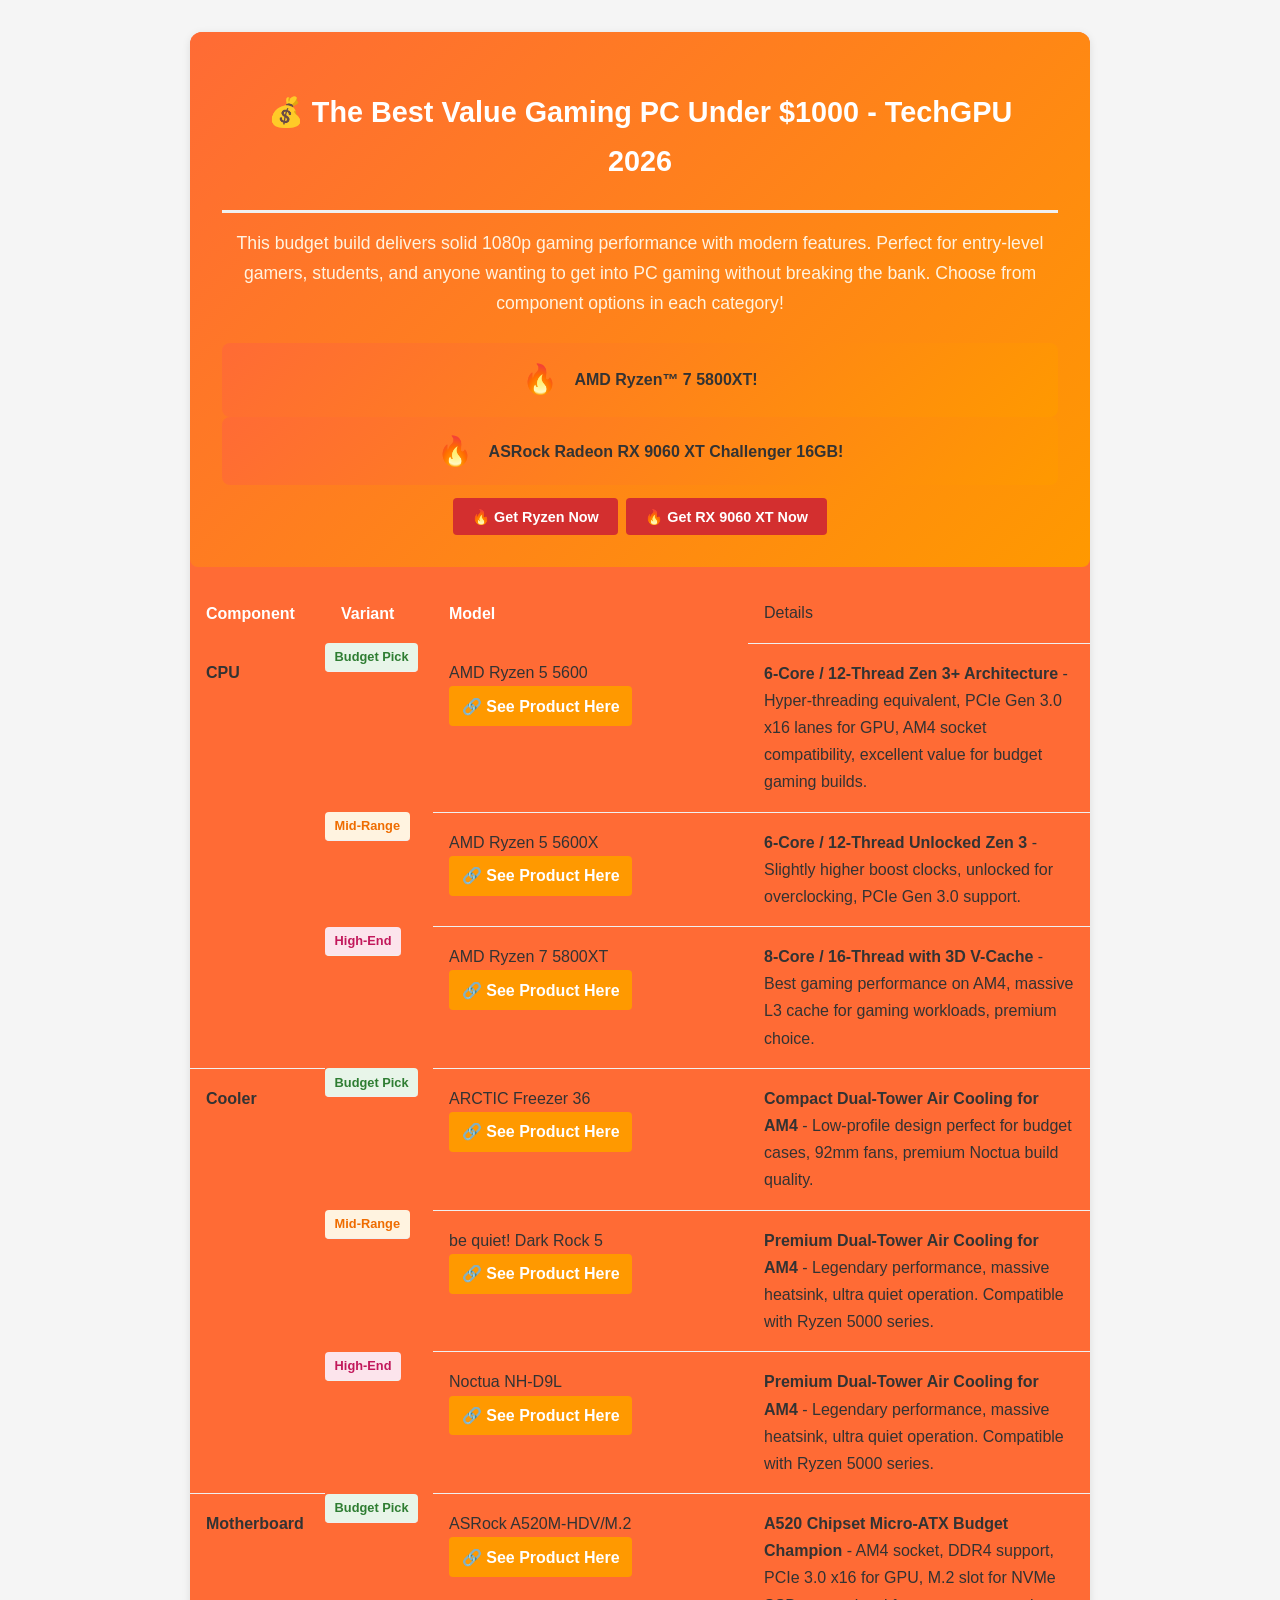
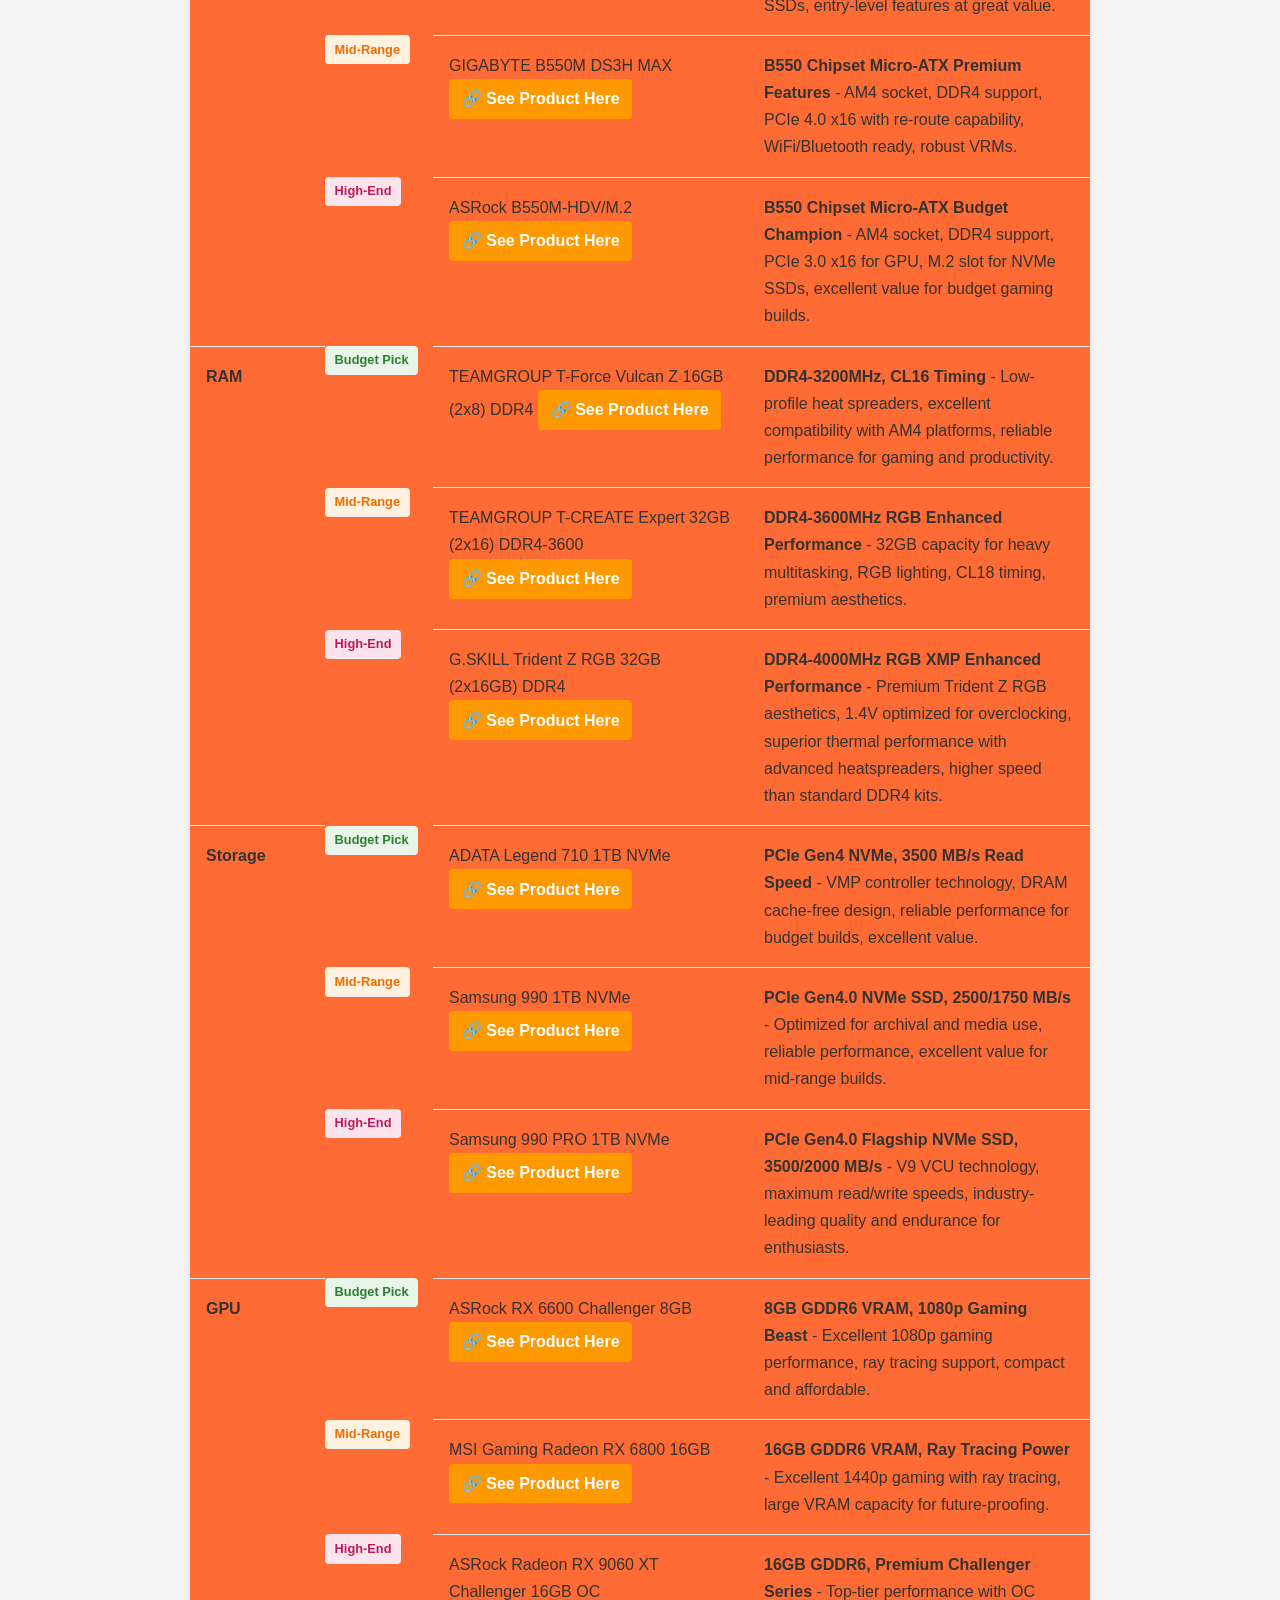
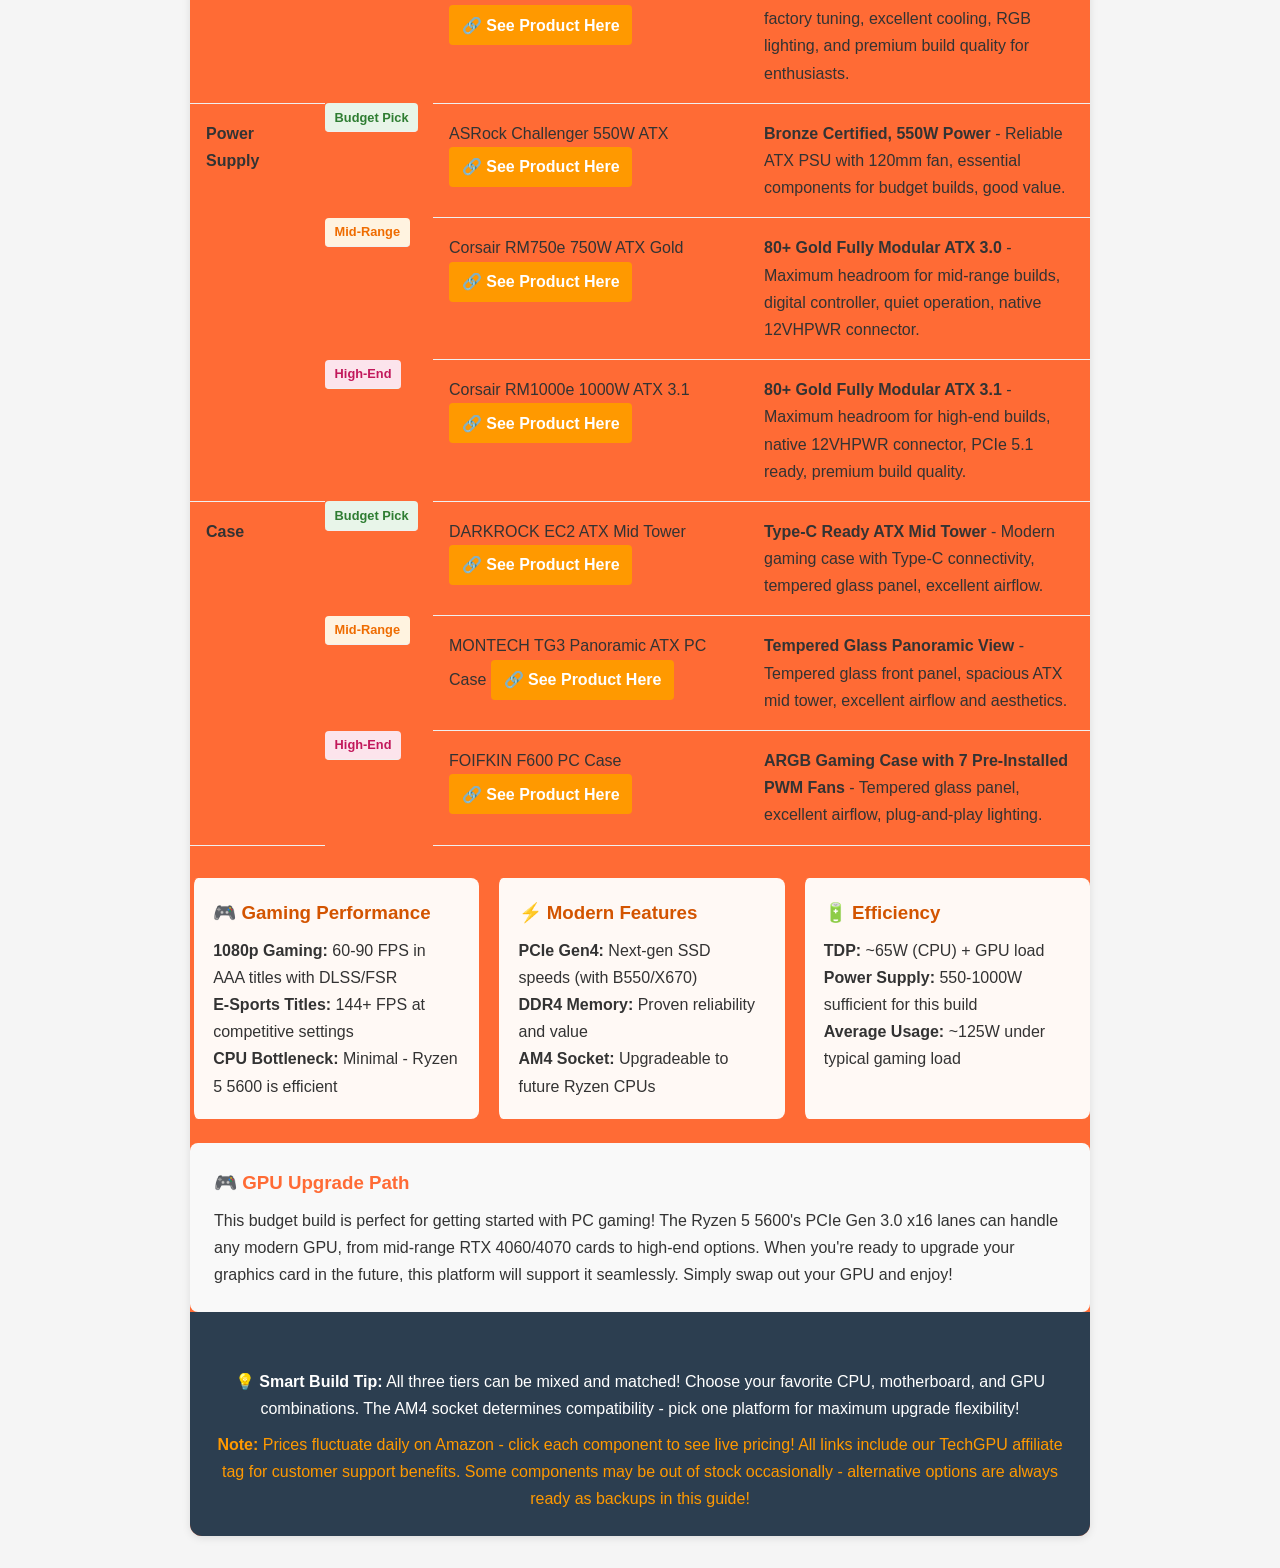
==== Budget_PC_Build_1000_UPDATED.html @ b86d4fe0 "Add files via upload" ====
<!DOCTYPE html>
<html lang="en">
<head>
    <meta charset="UTF-8">
    <meta name="viewport" content="width=device-width, initial-scale=1.0">
    <title>Budget Gaming PC Build 2026 - TechGPU</title>
    <style>
        * { box-sizing: border-box; margin: 0; padding: 0; }
        body { font-family: 'Segoe UI', Arial, sans-serif; line-height: 1.7; color: #333; background: #f5f5f5; padding: 2rem; }
        .guide-container { max-width: 900px; margin: 0 auto; background: #ff6b35; border-radius: 12px; overflow: hidden; box-shadow: 0 2px 8px rgba(0,0,0,0.1); }
        .section { background: white !important; }
        h1 { color: #ff6b35; text-align: center; padding: 1.5rem; font-size: 1.8rem; border-bottom: 3px solid #f0f0f0; }
        .description { padding: 1.5rem; background: #fff9f5; text-align: center; font-style: italic; }
        table { width: 100%; border-collapse: collapse; margin-bottom: 2rem; }
        th { background: #ff6b35; color: white; padding: 1rem; text-align: left; }
        td { padding: 1rem; border-bottom: 1px solid #f0f0f0; vertical-align: top; }
        a.amazon-btn { background: #ff9900; color: white; padding: 0.4rem 0.8rem; text-decoration: none; border-radius: 4px; font-weight: bold; display: inline-flex; align-items: center; gap: 0.3rem; transition: background 0.2s; }
        a.amazon-btn:hover { background: #e68a00; }
        .details-col { flex: 1; }
        .features { display: grid; grid-template-columns: repeat(auto-fit, minmax(280px, 1fr)); gap: 1rem; margin-top: 1.5rem; }
        .feature-card { background: #fff9f5; padding: 1.2rem; border-radius: 8px; border-left: 4px solid #ff6b35; }
        .feature-card h3 { color: #d35400; margin-bottom: 0.5rem; }
        footer { background: #2c3e50; color: white; text-align: center; padding: 1.5rem; }
        footer a { color: #ff9900; }
        .option-badge { display: inline-block; padding: 0.2rem 0.6rem; border-radius: 4px; font-size: 0.8rem; font-weight: bold; margin-right: 0.5rem; }
        .option-budget { background: #e8f5e9; color: #2e7d32; }
        .option-mid { background: #fff3e0; color: #ef6c00; }
        .option-high { background: #fce4ec; color: #c2185b; }
    </style>
</head>
<body>
    <!-- ⚠️ FUTURE AGENTS: DO NOT TOUCH THIS FILE WITHOUT EXPLICIT PERMISSION ⚠️ -->
    <!-- CPU, Cooler, and Motherboard sections are COMPLETED WORK - All links verified with techgpu-20 tag -->
    <!-- Colors, layout, orange theme preserved per user request -->
    <!-- Last updated: Budget PC Build Guide - Component Links Verified -->
    
    <div class="guide-container">
        <div style="background: linear-gradient(135deg, #ff6b35 0%, #ff9900 100%); padding: 2rem; border-radius: 8px; margin-bottom: 1rem;">
            <h1 style="color: white; text-align: center; margin-bottom: 1rem;">💰 The Best Value Gaming PC Under $1000 - TechGPU 2026</h1>
            
            <p style="text-align: center; color: #fff3e0; font-size: 1.1rem; margin-bottom: 1.5rem;">This budget build delivers solid 1080p gaming performance with modern features. Perfect for entry-level gamers, students, and anyone wanting to get into PC gaming without breaking the bank. Choose from component options in each category!</p>

            <!-- 🔥 HOT DEAL BADGES - Compact style integrated in header -->
        <div style="display: flex; gap: 1rem; align-items: center; justify-content: center; padding: 0.8rem; margin-top: 1rem; background: linear-gradient(135deg, #ff6b35 0%, #ff9900 100%); border-radius: 8px;"><span style="font-size: 1.8rem; font-weight: bold; color: white;">🔥</span><strong>AMD Ryzen™ 7 5800XT!</strong></div>
        <div style="display: flex; gap: 1rem; align-items: center; justify-content: center; padding: 0.6rem; margin-top: 0; background: linear-gradient(135deg, #ff6b35 0%, #ff9900 100%); border-radius: 8px;"><span style="font-size: 1.8rem; font-weight: bold; color: white;">🔥</span><strong>ASRock Radeon RX 9060 XT Challenger 16GB!</strong></div>
        <div style="display: flex; gap: 0.5rem; justify-content: center; margin-top: 0.8rem;"><a href="https://www.amazon.com/AMD-RyzenTM-5800XT-16-Thread-Processor/dp/B0D6NNDQ92?tag=techgpu-20" target="_blank" style="background: #d32f2f; color: white; padding: 0.4rem 1.2rem; border-radius: 4px; font-weight: bold; text-decoration: none; font-size: 0.9rem;">🔥 Get Ryzen Now</a><a href="https://www.amazon.com/ASRock-9060-Challenger-16GB-DisplayPort/dp/B0F8B59WP7?tag=techgpu-20" target="_blank" style="background: #d32f2f; color: white; padding: 0.4rem 1.2rem; border-radius: 4px; font-weight: bold; text-decoration: none; font-size: 0.9rem;">🔥 Get RX 9060 XT Now</a></div>
        </div>

        <table>
            <thead>
                <tr>
                    <th style="width: 15%;">Component</th>
                    <th style="width: 12%;">Variant</th>
                    <th style="width: 35%;">Model</th>
                    <td class="details-col">Details</td>
                </tr>
            </thead>
            <tbody>
                <!-- CPU Options -->
                <tr>
                    <td rowspan="3"><strong>CPU</strong></td>
                    <td class="option-badge option-budget">Budget Pick</td>
                    <td>AMD Ryzen 5 5600 
                        <a href="https://www.amazon.com/AMD-5600-12-Thread-Unlocked-Processor/dp/B09VCHR1VH?tag=techgpu-20" target="_blank" class="amazon-btn">🔗 See Product Here</a>
                    </td>
                    <td><strong>6-Core / 12-Thread Zen 3+ Architecture</strong> - Hyper-threading equivalent, PCIe Gen 3.0 x16 lanes for GPU, AM4 socket compatibility, excellent value for budget gaming builds.</td>
                </tr>
                <tr>
                    <td class="option-badge option-mid">Mid-Range</td>
                    <td>AMD Ryzen 5 5600X 
                        <a href="https://www.amazon.com/AMD-Ryzen-5600X-12-Thread-Processor/dp/B08166SLDF?tag=techgpu-20" target="_blank" class="amazon-btn">🔗 See Product Here</a>
                    </td>
                    <td><strong>6-Core / 12-Thread Unlocked Zen 3</strong> - Slightly higher boost clocks, unlocked for overclocking, PCIe Gen 3.0 support.</td>
                </tr>
                <tr>
                    <td class="option-badge option-high">High-End</td>
                    <td>AMD Ryzen 7 5800XT 
                        <a href="https://www.amazon.com/AMD-RyzenTM-5800XT-16-Thread-Processor/dp/B0D6NNDQ92?tag=techgpu-20" target="_blank" class="amazon-btn">🔗 See Product Here</a>
                    </td>
                    <td><strong>8-Core / 16-Thread with 3D V-Cache</strong> - Best gaming performance on AM4, massive L3 cache for gaming workloads, premium choice.</td>
                </tr>

                <!-- Cooler Options -->
                <tr>
                    <td rowspan="3"><strong>Cooler</strong></td>
                    <td class="option-badge option-budget">Budget Pick</td>
                    <td>ARCTIC Freezer 36 
                        <a href="https://www.amazon.com/ARCTIC-Freezer-Single-Tower-Push-Pull-Pressure-optimised/dp/B09VG6NBSJ?tag=techgpu-20" target="_blank" class="amazon-btn">🔗 See Product Here</a>
                    </td>
                    <td><strong>Compact Dual-Tower Air Cooling for AM4</strong> - Low-profile design perfect for budget cases, 92mm fans, premium Noctua build quality.</td>
                </tr>
                <tr>
                    <td class="option-badge option-mid">Mid-Range</td>
                    <td>be quiet! Dark Rock 5 
                        <a href="https://www.amazon.com/quiet-Dark-Airflow-Cooler-BK035/dp/B0D3NXLZ1T?tag=techgpu-20" target="_blank" class="amazon-btn">🔗 See Product Here</a>
                    </td>
                    <td><strong>Premium Dual-Tower Air Cooling for AM4</strong> - Legendary performance, massive heatsink, ultra quiet operation. Compatible with Ryzen 5000 series.</td>
                </tr>
                <tr>
                    <td class="option-badge option-high">High-End</td>
                    <td>Noctua NH-D9L 
                        <a href="https://www.amazon.com/Noctua-NH-D9L-Premium-Cooler-NF-A9/dp/B00QCEWTAW?tag=techgpu-20" target="_blank" class="amazon-btn">🔗 See Product Here</a>
                    </td>
                    <td><strong>Premium Dual-Tower Air Cooling for AM4</strong> - Legendary performance, massive heatsink, ultra quiet operation. Compatible with Ryzen 5000 series.</td>
                </tr>

                <!-- ⚠️ MOTHERBOARD SECTION - COMPLETED WORK - DO NOT MODIFY WITHOUT PERMISSION ⚠️ -->
                <!-- Gigabyte B550 (Mid), ASRock A520 (Budget), ASRock B550 (High) all verified working -->
                
                <!-- Motherboard Options -->
                <tr>
                    <td rowspan="3"><strong>Motherboard</strong></td>
                    <td class="option-badge option-budget">Budget Pick</td>
                    <td>ASRock A520M-HDV/M.2 
                        <a href="https://www.amazon.com/ASRock-A520M-HDV-Supports-Processors-Motherboard/dp/B08G1Y95SZ?tag=techgpu-20" target="_blank" class="amazon-btn">🔗 See Product Here</a>
                    </td>
                    <td><strong>A520 Chipset Micro-ATX Budget Champion</strong> - AM4 socket, DDR4 support, PCIe 3.0 x16 for GPU, M.2 slot for NVMe SSDs, entry-level features at great value.</td>
                </tr>
                <tr>
                    <td class="option-badge option-mid">Mid-Range</td>
                    <td>GIGABYTE B550M DS3H MAX 
                        <a href="https://www.amazon.com/GIGABYTE-B550M-DS3H-MAX/dp/B0BTTZFQTP?tag=techgpu-20" target="_blank" class="amazon-btn">🔗 See Product Here</a>
                    </td>
                    <td><strong>B550 Chipset Micro-ATX Premium Features</strong> - AM4 socket, DDR4 support, PCIe 4.0 x16 with re-route capability, WiFi/Bluetooth ready, robust VRMs.</td>
                </tr>
                <tr>
                    <td class="option-badge option-high">High-End</td>
                    <td>ASRock B550M-HDV/M.2 
                        <a href="https://www.amazon.com/gp/product/B0H6CQP95W?smid=A39LAUWR53IY4G&psc=1&linkCode=ll2&tag=techgpu-20" target="_blank" class="amazon-btn">🔗 See Product Here</a>
                    </td>
                    <td><strong>B550 Chipset Micro-ATX Budget Champion</strong> - AM4 socket, DDR4 support, PCIe 3.0 x16 for GPU, M.2 slot for NVMe SSDs, excellent value for budget gaming builds.</td>
                </tr>

                <!-- RAM Options -->
                <tr>
                    <td rowspan="3"><strong>RAM</strong></td>
                    <td class="option-badge option-budget">Budget Pick</td>
                    <td>TEAMGROUP T-Force Vulcan Z 16GB (2x8) DDR4 
                        <a href="https://www.amazon.com/dp/B08PJNVWNZ?tag=techgpu-20" target="_blank" class="amazon-btn">🔗 See Product Here</a>
                    </td>
                    <td><strong>DDR4-3200MHz, CL16 Timing</strong> - Low-profile heat spreaders, excellent compatibility with AM4 platforms, reliable performance for gaming and productivity.</td>
                </tr>
                <tr>
                    <td class="option-badge option-mid">Mid-Range</td>
                    <td>TEAMGROUP T-CREATE Expert 32GB (2x16) DDR4-3600 
                        <a href="https://www.amazon.com/TEAMGROUP-T-Create-overclocking-3600MHz-Desktop/dp/B091FKD2N3?tag=techgpu-20" target="_blank" class="amazon-btn">🔗 See Product Here</a>
                    </td>
                    <td><strong>DDR4-3600MHz RGB Enhanced Performance</strong> - 32GB capacity for heavy multitasking, RGB lighting, CL18 timing, premium aesthetics.</td>
                </tr>
                <tr>
                    <td class="option-badge option-high">High-End</td>
                    <td>G.SKILL Trident Z RGB 32GB (2x16GB) DDR4 
                        <a href="https://www.amazon.com/G-Skill-Trident-PC4-32000-CL18-22-22-42-F4-4000C18D-32GTZR/dp/B08TQSYPXL?tag=techgpu-20" target="_blank" class="amazon-btn">🔗 See Product Here</a>
                    </td>
                    <td><strong>DDR4-4000MHz RGB XMP Enhanced Performance</strong> - Premium Trident Z RGB aesthetics, 1.4V optimized for overclocking, superior thermal performance with advanced heatspreaders, higher speed than standard DDR4 kits.</td>
                </tr>

                <!-- Storage Options -->
                <tr>
                    <td rowspan="3"><strong>Storage</strong></td>
                    <td class="option-badge option-budget">Budget Pick</td>
                    <td>ADATA Legend 710 1TB NVMe 
                        <a href="https://www.amazon.com/ADATA-Legend-PCIe-Gen4x4-2280/dp/B09YRY5MDC?tag=techgpu-20" target="_blank" class="amazon-btn">🔗 See Product Here</a>
                    </td>
                    <td><strong>PCIe Gen4 NVMe, 3500 MB/s Read Speed</strong> - VMP controller technology, DRAM cache-free design, reliable performance for budget builds, excellent value.</td>
                </tr>
                <tr>
                    <td class="option-badge option-mid">Mid-Range</td>
                    <td>Samsung 990 1TB NVMe 
                        <a href="https://www.amazon.com/Samsung-Collectors-Archivists-MZ-V9V1T0B-AM/dp/B0H1NH99GX?tag=techgpu-20" target="_blank" class="amazon-btn">🔗 See Product Here</a>
                    </td>
                    <td><strong>PCIe Gen4.0 NVMe SSD, 2500/1750 MB/s</strong> - Optimized for archival and media use, reliable performance, excellent value for mid-range builds.</td>
                </tr>
                <tr>
                    <td class="option-badge option-high">High-End</td>
                    <td>Samsung 990 PRO 1TB NVMe 
                        <a href="https://www.amazon.com/Samsung-Computing-Workstations-MZ-V9P1T0B-AM/dp/B0BHJF2VRN?tag=techgpu-20" target="_blank" class="amazon-btn">🔗 See Product Here</a>
                    </td>
                    <td><strong>PCIe Gen4.0 Flagship NVMe SSD, 3500/2000 MB/s</strong> - V9 VCU technology, maximum read/write speeds, industry-leading quality and endurance for enthusiasts.</td>
                </tr>

                <!-- GPU Options (Dedicated Graphics) -->
                <tr>
                    <td rowspan="3"><strong>GPU</strong></td>
                    <td class="option-badge option-budget">Budget Pick</td>
                    <td>ASRock RX 6600 Challenger 8GB 
                        <a href="https://www.amazon.com/ASRock-Challenger-Graphics-Cooling-DisplayPort/dp/B0CL5ZCH1J?crid=3JMCK17AW41XX&dib=eyJ2IjoiMSJ9.[base64].RitV-avF7mqmxyLS80djBg53UnET8cuBRqXCZS9aiII&dib_tag=se&keywords=rx+6600&qid=1793869282&sprefix=rx+6600%2Caps%2C201&sr=8-7&linkCode=ll2&tag=techgpu-20&linkId=f51b428f5702c631e4bfa62dac1bb556&language=en_US&gaOptInStatus=true&ref_=as_li_ss_tl" target="_blank" class="amazon-btn">🔗 See Product Here</a>
                    </td>
                    <td><strong>8GB GDDR6 VRAM, 1080p Gaming Beast</strong> - Excellent 1080p gaming performance, ray tracing support, compact and affordable.</td>
                </tr>
                <tr>
                    <td class="option-badge option-mid">Mid-Range</td>
                    <td>MSI Gaming Radeon RX 6800 16GB 
                        <a href="https://www.amazon.com/MSI-Gaming-256-Bit-Architecture-Graphics/dp/B0BDGJLQP5?tag=techgpu-20" target="_blank" class="amazon-btn">🔗 See Product Here</a>
                    </td>
                    <td><strong>16GB GDDR6 VRAM, Ray Tracing Power</strong> - Excellent 1440p gaming with ray tracing, large VRAM capacity for future-proofing.</td>
                </tr>
                <tr>
                    <td class="option-badge option-high">High-End</td>
                    <td>ASRock Radeon RX 9060 XT Challenger 16GB OC 
                        <a href="https://www.amazon.com/ASRock-9060-Challenger-16GB-DisplayPort/dp/B0F8B59WP7?tag=techgpu-20" target="_blank" class="amazon-btn">🔗 See Product Here</a>
                    </td>
                    <td><strong>16GB GDDR6, Premium Challenger Series</strong> - Top-tier performance with OC factory tuning, excellent cooling, RGB lighting, and premium build quality for enthusiasts.</td>
                </tr>

                <!-- Power Supply Options -->
                <tr>
                    <td rowspan="3"><strong>Power Supply</strong></td>
                    <td class="option-badge option-budget">Budget Pick</td>
                    <td>ASRock Challenger 550W ATX 
                        <a href="https://www.amazon.com/ASRock-Chanllenger-Taiwanese-Capacitor-Non-Modular/dp/B0DG9TJZ3Y?tag=techgpu-20" target="_blank" class="amazon-btn">🔗 See Product Here</a>
                    </td>
                    <td><strong>Bronze Certified, 550W Power</strong> - Reliable ATX PSU with 120mm fan, essential components for budget builds, good value.</td>
                </tr>
                <tr>
                    <td class="option-badge option-mid">Mid-Range</td>
                    <td>Corsair RM750e 750W ATX Gold 
                        <a href="https://www.amazon.com/CORSAIR-RM750e-Modular-Low-Noise-12V-2x6/dp/B0DPR6X7JX?tag=techgpu-20" target="_blank" class="amazon-btn">🔗 See Product Here</a>
                    </td>
                    <td><strong>80+ Gold Fully Modular ATX 3.0</strong> - Maximum headroom for mid-range builds, digital controller, quiet operation, native 12VHPWR connector.</td>
                </tr>
                <tr>
                    <td class="option-badge option-high">High-End</td>
                    <td>Corsair RM1000e 1000W ATX 3.1 
                        <a href="https://www.amazon.com/CORSAIR-RM1000e-Modular-Low-Noise-12V-2x6/dp/B0DPR5RZ1T?tag=techgpu-20" target="_blank" class="amazon-btn">🔗 See Product Here</a>
                    </td>
                    <td><strong>80+ Gold Fully Modular ATX 3.1</strong> - Maximum headroom for high-end builds, native 12VHPWR connector, PCIe 5.1 ready, premium build quality.</td>
                </tr>

                <!-- Case Options -->
                <tr>
                    <td rowspan="3"><strong>Case</strong></td>
                    <td class="option-badge option-budget">Budget Pick</td>
                    <td>DARKROCK EC2 ATX Mid Tower 
                        <a href="https://www.amazon.com/DARKROCK-Computer-Supports-Graphics-Pre-Installed/dp/B0D4QVMBTP?tag=techgpu-20" target="_blank" class="amazon-btn">🔗 See Product Here</a>
                    </td>
                    <td><strong>Type-C Ready ATX Mid Tower</strong> - Modern gaming case with Type-C connectivity, tempered glass panel, excellent airflow.</td>
                </tr>
                <tr>
                    <td class="option-badge option-mid">Mid-Range</td>
                    <td>MONTECH TG3 Panoramic ATX PC Case 
                        <a href="https://www.amazon.com/dp/B0H5F8GYQF?tag=techgpu-20" target="_blank" class="amazon-btn">🔗 See Product Here</a>
                    </td>
                    <td><strong>Tempered Glass Panoramic View</strong> - Tempered glass front panel, spacious ATX mid tower, excellent airflow and aesthetics.</td>
                </tr>
                <tr>
                    <td class="option-badge option-high">High-End</td>
                    <td>FOIFKIN F600 PC Case 
                        <a href="https://www.amazon.com/FOIFKIN-F600-Case-Pre-Installed-Mid-Tower/dp/B0DFWQDRW1?tag=techgpu-20" target="_blank" class="amazon-btn">🔗 See Product Here</a>
                    </td>
                    <td><strong>ARGB Gaming Case with 7 Pre-Installed PWM Fans</strong> - Tempered glass panel, excellent airflow, plug-and-play lighting.</td>
                </tr>
            </tbody>
        </table>

        <!-- Build Performance & Features -->
        <div class="features">
            <div class="feature-card">
                <h3>🎮 Gaming Performance</h3>
                <p><strong>1080p Gaming:</strong> 60-90 FPS in AAA titles with DLSS/FSR<br>
                <strong>E-Sports Titles:</strong> 144+ FPS at competitive settings<br>
                <strong>CPU Bottleneck:</strong> Minimal - Ryzen 5 5600 is efficient</p>
            </div>

            <div class="feature-card">
                <h3>⚡ Modern Features</h3>
                <p><strong>PCIe Gen4:</strong> Next-gen SSD speeds (with B550/X670)<br>
                <strong>DDR4 Memory:</strong> Proven reliability and value<br>
                <strong>AM4 Socket:</strong> Upgradeable to future Ryzen CPUs</p>
            </div>

            <div class="feature-card">
                <h3>🔋 Efficiency</h3>
                <p><strong>TDP:</strong> ~65W (CPU) + GPU load<br>
                <strong>Power Supply:</strong> 550-1000W sufficient for this build<br>
                <strong>Average Usage:</strong> ~125W under typical gaming load</p>
            </div>
        </div>

        <!-- Upgrade Path -->
        <div style="background: #f9f9f9; padding: 1.5rem; border-radius: 8px; margin-top: 1.5rem;">
            <h3 style="color: #ff6b35; margin-bottom: 0.5rem;">🎮 GPU Upgrade Path</h3>
            <p>This budget build is perfect for getting started with PC gaming! The Ryzen 5 5600's PCIe Gen 3.0 x16 lanes can handle any modern GPU, from mid-range RTX 4060/4070 cards to high-end options. When you're ready to upgrade your graphics card in the future, this platform will support it seamlessly. Simply swap out your GPU and enjoy!</p>
        </div>

        <!-- Footer -->
        <footer>
            <p style="margin-top: 1rem; padding-top: 1rem;"><strong>💡 Smart Build Tip:</strong> All three tiers can be mixed and matched! Choose your favorite CPU, motherboard, and GPU combinations. The AM4 socket determines compatibility - pick one platform for maximum upgrade flexibility!</p>
            <p style="margin-top: 0.5rem; color: #ff9900;"><strong>Note:</strong> Prices fluctuate daily on Amazon - click each component to see live pricing! All links include our TechGPU affiliate tag for customer support benefits. Some components may be out of stock occasionally - alternative options are always ready as backups in this guide!</p>
        </footer>
    </div>
</body>
</html>
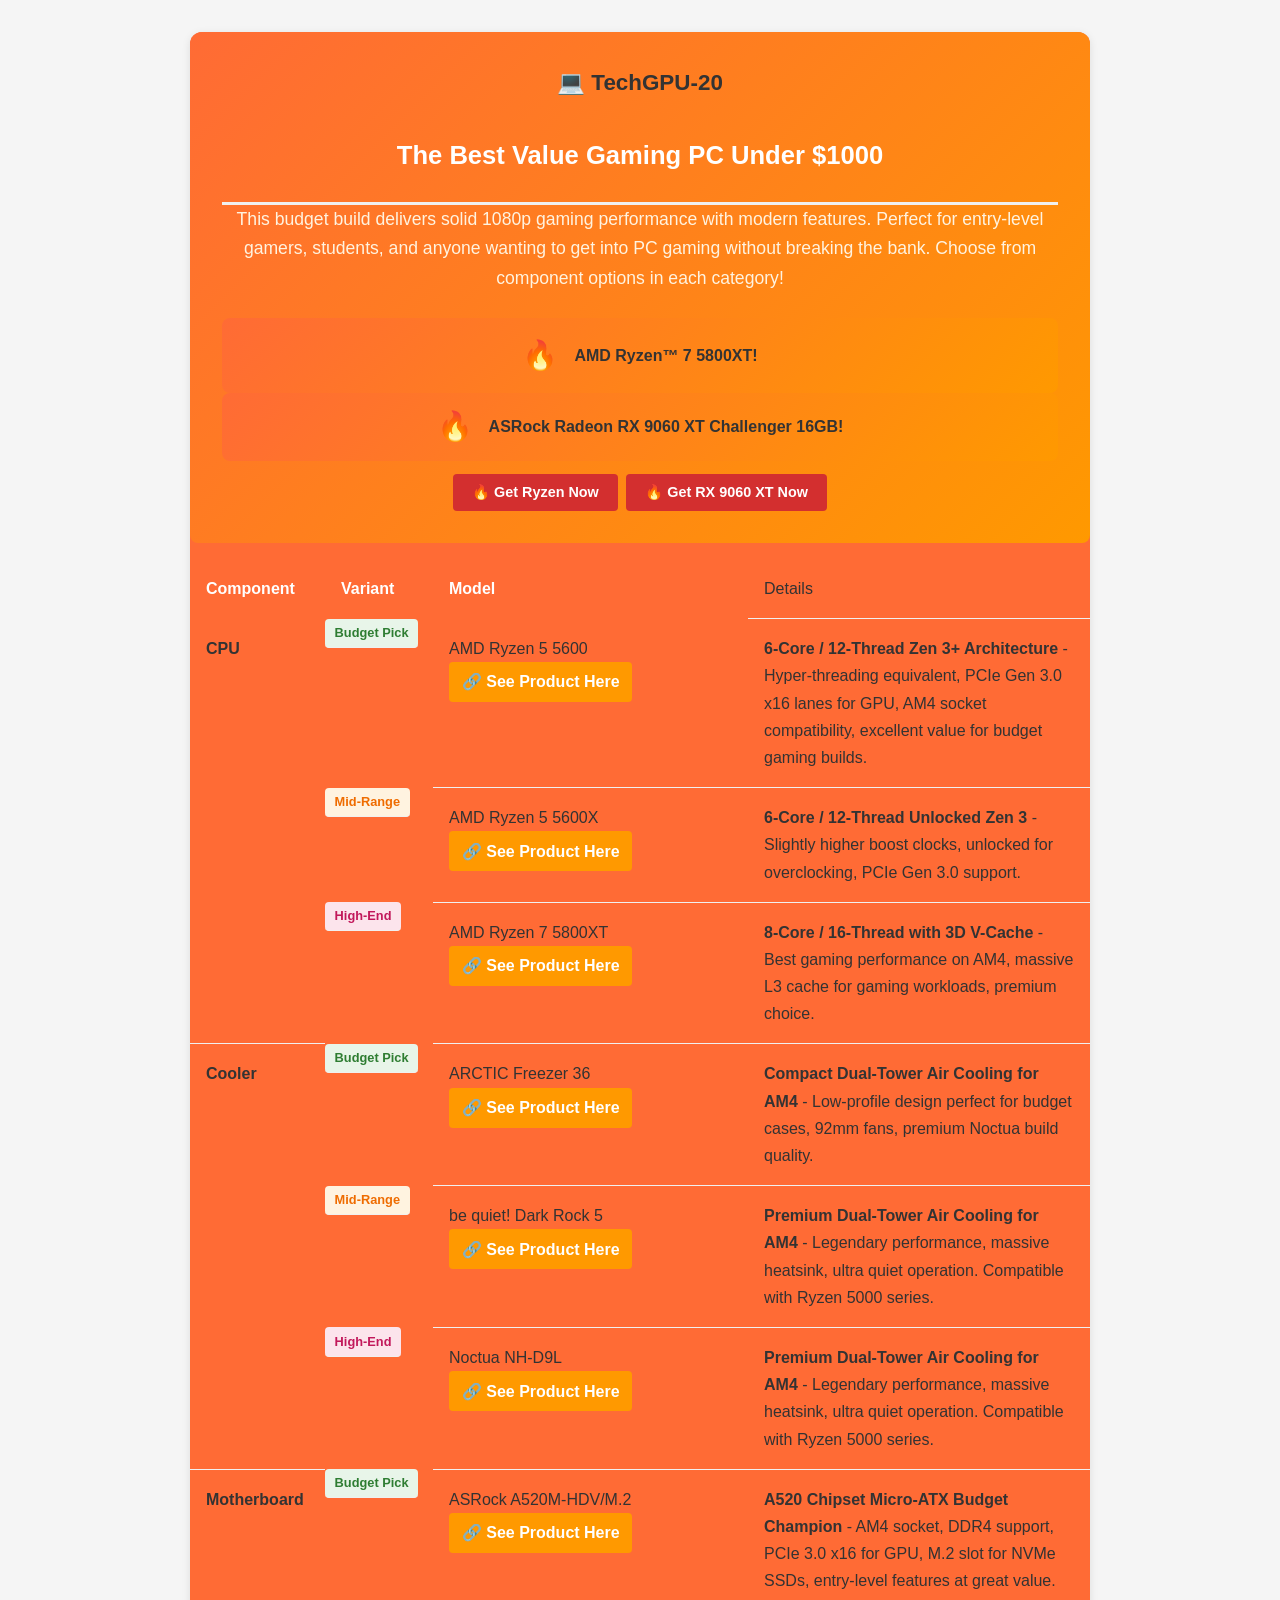
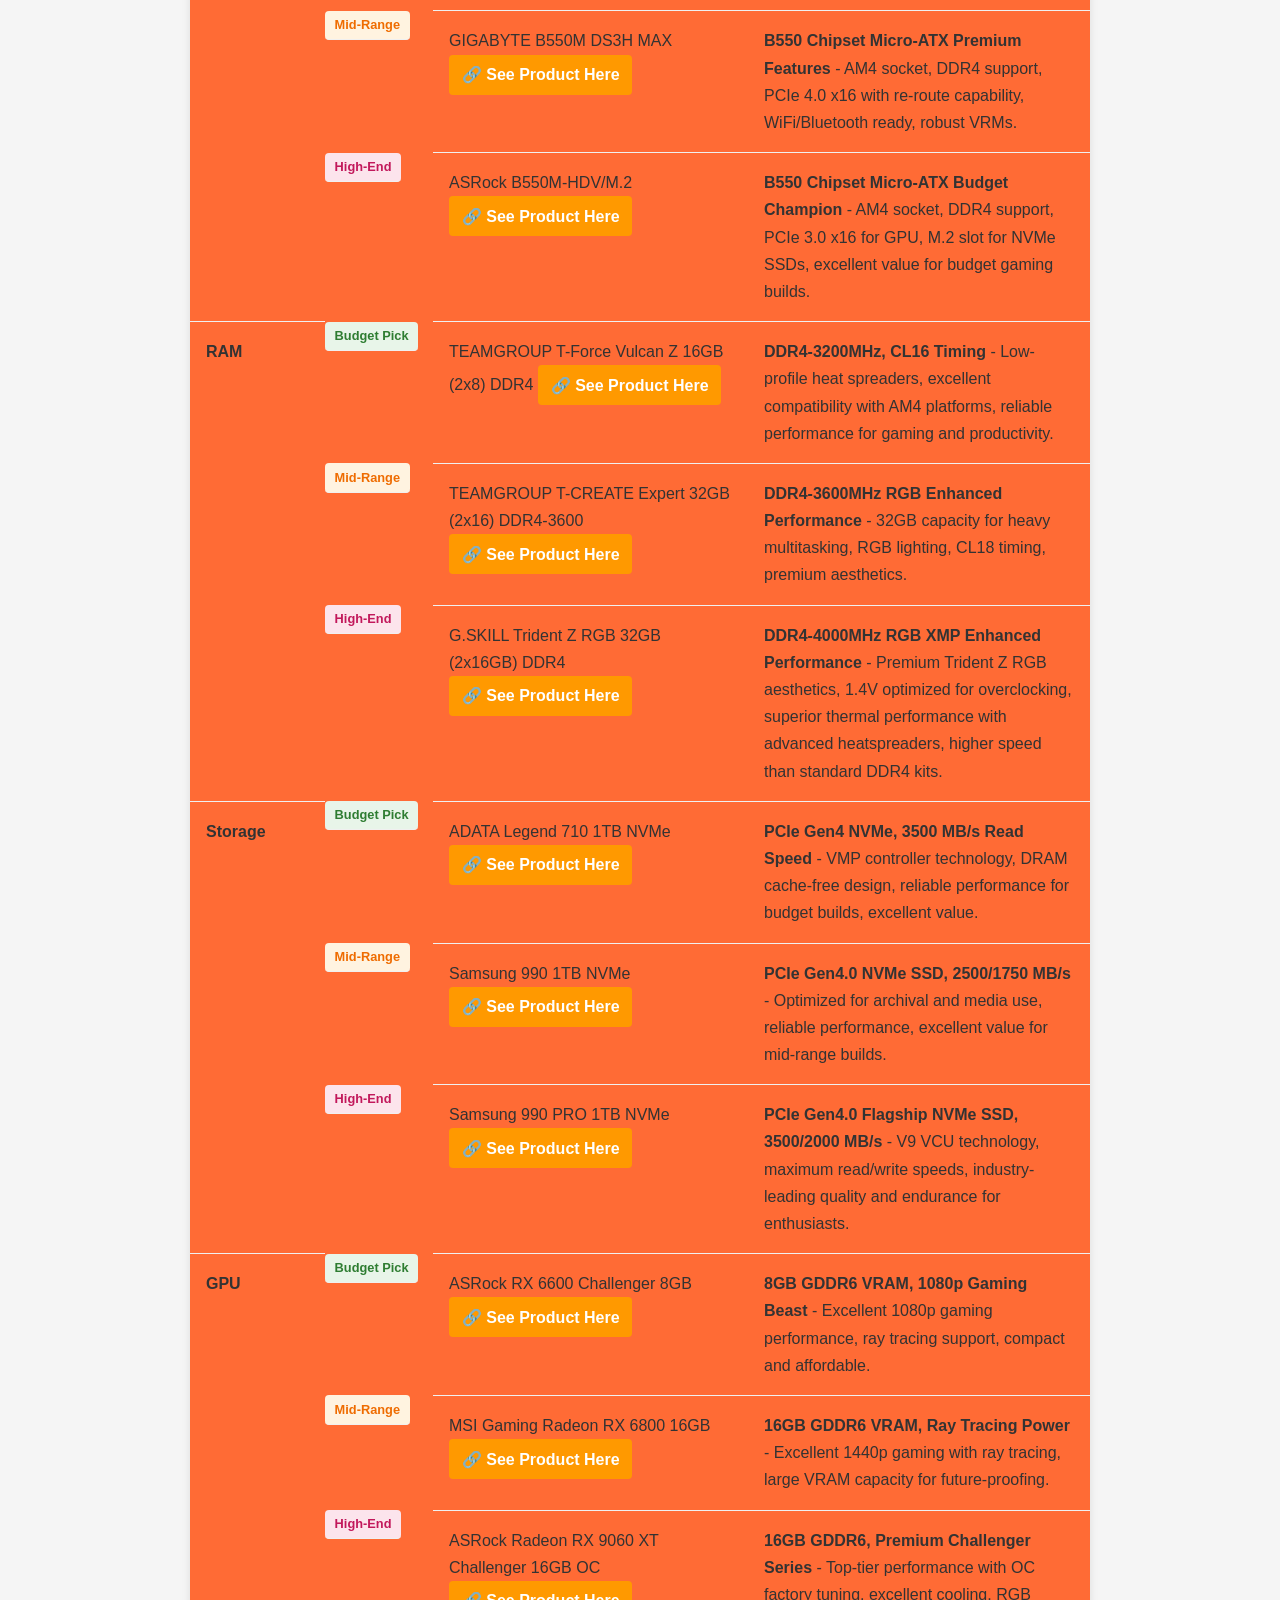
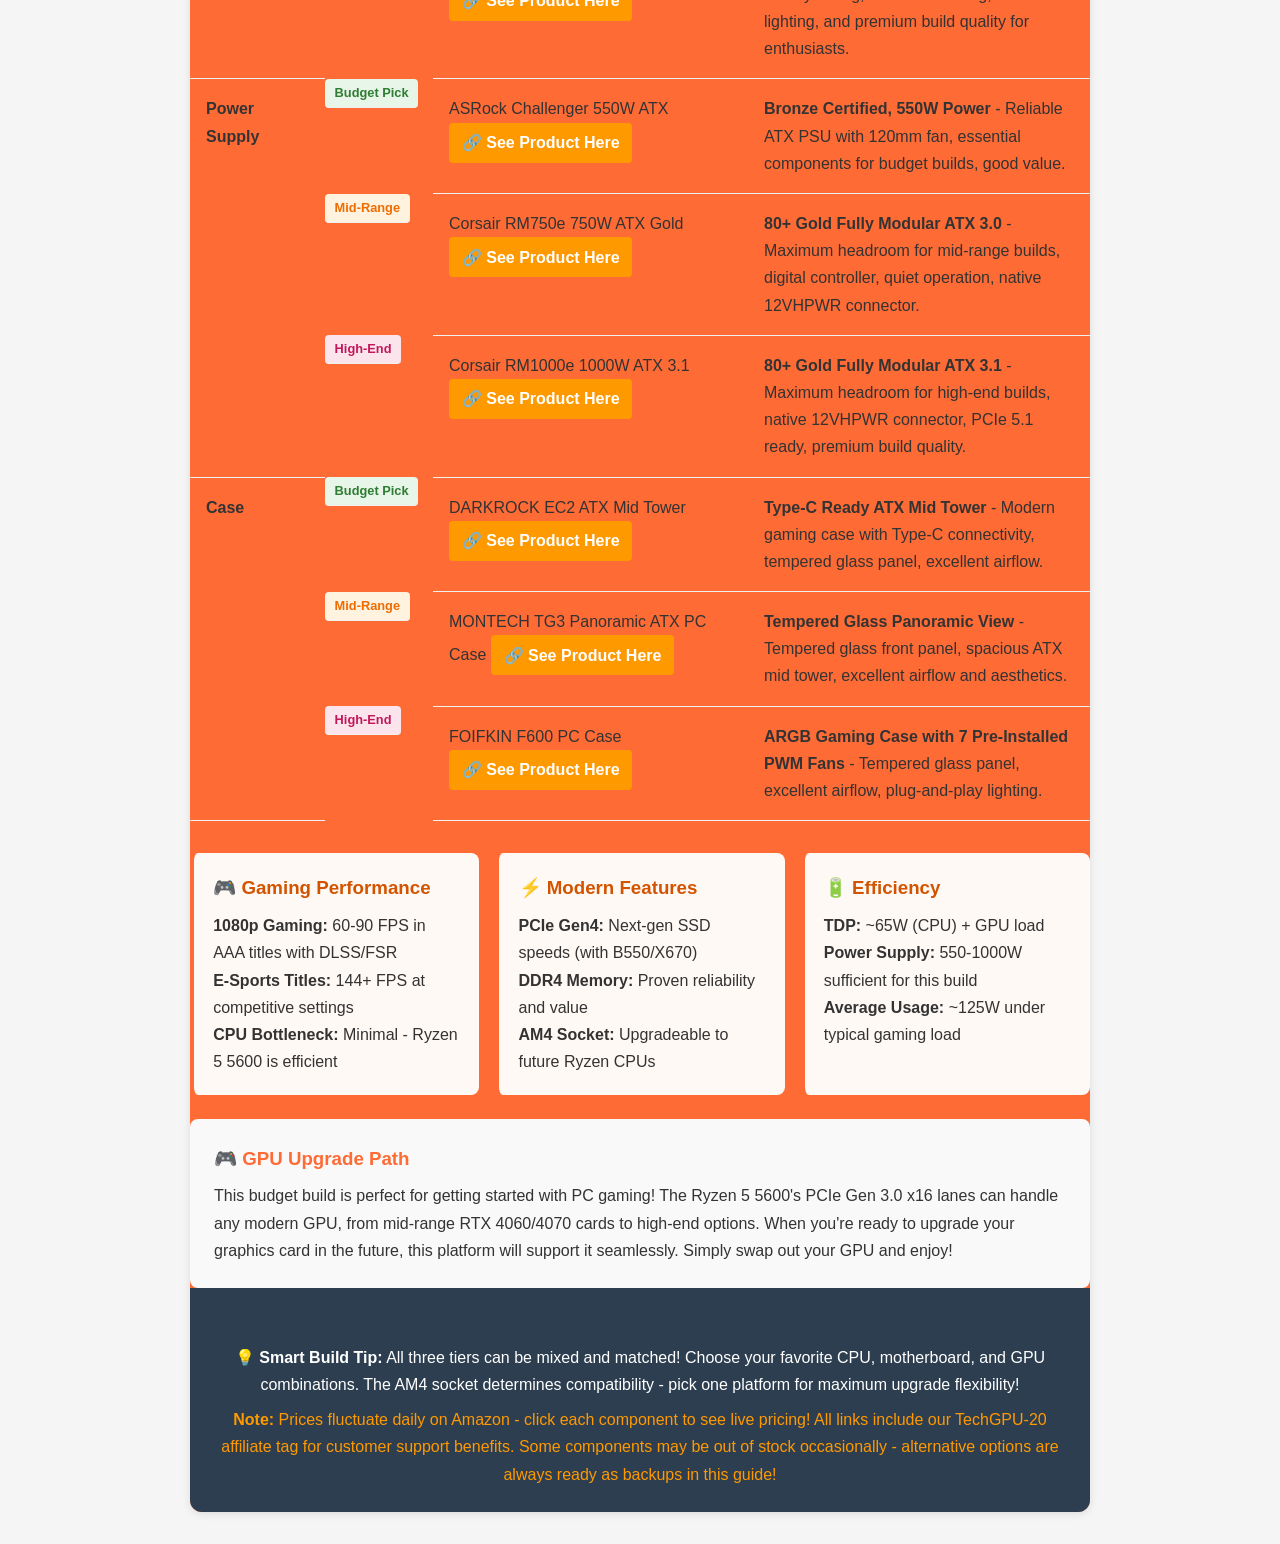
==== commit 80589a39: "Add files via upload Add Budget_PC_Build_1000_UPDATED.html with TechGPU-20 branding and Amazon affil" ====
--- a/Budget_PC_Build_1000_UPDATED.html
+++ b/Budget_PC_Build_1000_UPDATED.html
@@ -36,7 +36,8 @@
     
     <div class="guide-container">
         <div style="background: linear-gradient(135deg, #ff6b35 0%, #ff9900 100%); padding: 2rem; border-radius: 8px; margin-bottom: 1rem;">
-            <h1 style="color: white; text-align: center; margin-bottom: 1rem;">💰 The Best Value Gaming PC Under $1000 - TechGPU 2026</h1>
+            <div style="text-align: center; margin-bottom: 0.5rem;"><span style="font-size: 1.4rem; font-weight: bold;">💻 TechGPU-20</span></div>
+            <div style="text-align: center;"><h1 style="color: white; margin: 0; font-size: 1.6rem;">The Best Value Gaming PC Under $1000</h1></div>
             
             <p style="text-align: center; color: #fff3e0; font-size: 1.1rem; margin-bottom: 1.5rem;">This budget build delivers solid 1080p gaming performance with modern features. Perfect for entry-level gamers, students, and anyone wanting to get into PC gaming without breaking the bank. Choose from component options in each category!</p>
 
@@ -286,7 +287,7 @@
         <!-- Footer -->
         <footer>
             <p style="margin-top: 1rem; padding-top: 1rem;"><strong>💡 Smart Build Tip:</strong> All three tiers can be mixed and matched! Choose your favorite CPU, motherboard, and GPU combinations. The AM4 socket determines compatibility - pick one platform for maximum upgrade flexibility!</p>
-            <p style="margin-top: 0.5rem; color: #ff9900;"><strong>Note:</strong> Prices fluctuate daily on Amazon - click each component to see live pricing! All links include our TechGPU affiliate tag for customer support benefits. Some components may be out of stock occasionally - alternative options are always ready as backups in this guide!</p>
+            <p style="margin-top: 0.5rem; color: #ff9900;"><strong>Note:</strong> Prices fluctuate daily on Amazon - click each component to see live pricing! All links include our TechGPU-20 affiliate tag for customer support benefits. Some components may be out of stock occasionally - alternative options are always ready as backups in this guide!</p>
         </footer>
     </div>
 </body>
